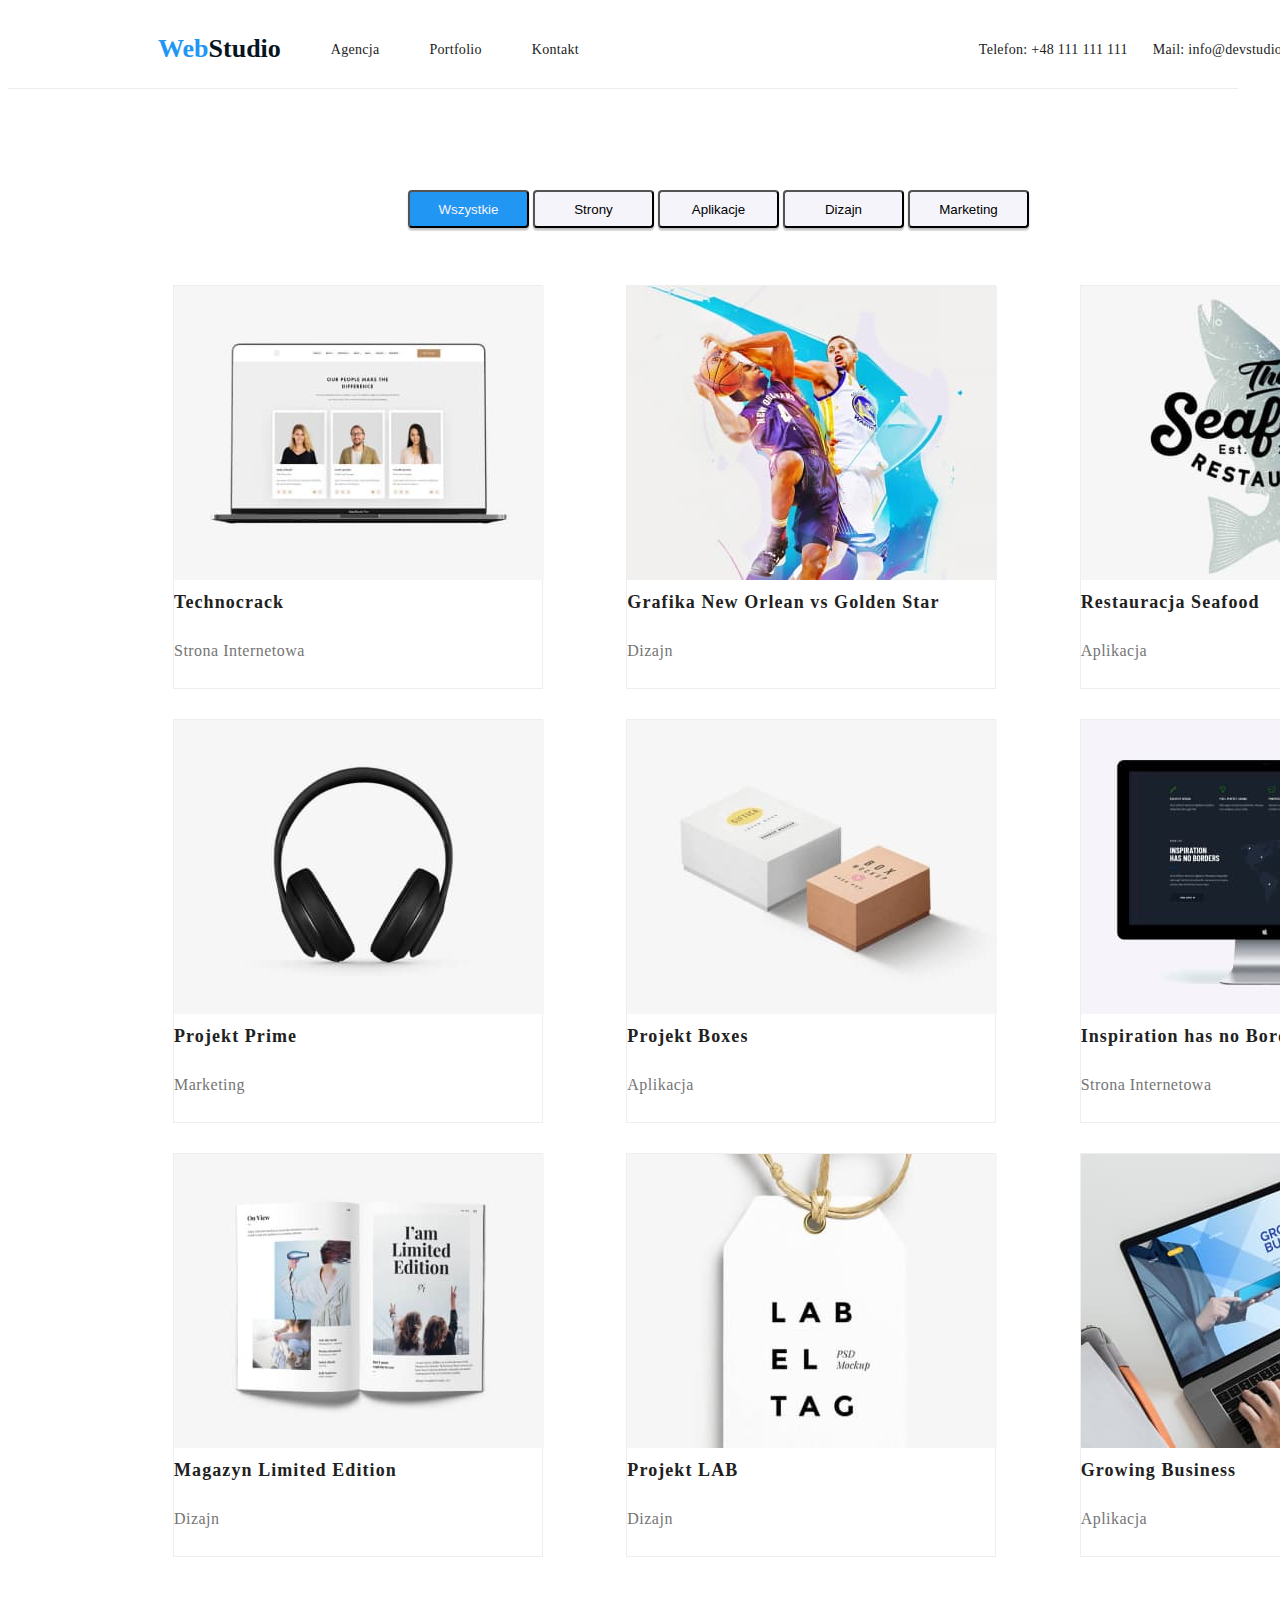
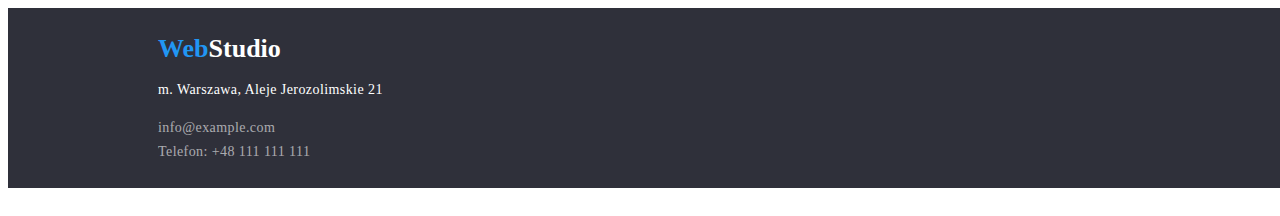
==== portfolio.html @ c0b14afa "Add files via upload" ====
<!DOCTYPE html>
<html lang="en">

<head>
  <meta charset="UTF-8">
  <meta http-equiv="X-UA-Compatible" content="IE=edge" />
  <meta name="viewport" content="width=device-width, initial-scale=1.0">
  <link rel="stylesheet" href="css/styles.css">
  <link rel="stylesheet" href="https://cdnjs.cloudflare.com/ajax/libs/modern-normalize/1.0.0/modern-normalize.min.css"
    integrity="sha512-ISS7cAi1PEhQ8jnbJpJZMd29NlhNj4AWYyLOSp2CE/CsHxTCu+r+t0D2yoJudVrd0/8fTVPUVDzY5Tvli75u/g=="
    crossorigin="anonymous">
  <title>WebStudio</title>
</head>

<body class="body-portfolio">
  <header class="menu container">
    <nav class="menu-nav">
      <ul class="menu-list">
        <li class="list"><a class="logo" href="index.html">Web</a><a class="logo-st" href="index.html">Studio</a></li>
        <li class="list"><a href="#" class="header-menu">Agencja</a></li>
        <li class="list"><a href="portfolio.html" class="header-menu">Portfolio</a></li>
        <li class="list"><a href="#" class="header-menu">Kontakt</a></li>
        <li class="list"><a href="tel:+48111111111" class="header-tel">Telefon: +48 111 111 111</a></li>
        <li class="list"><a href="mailto:info@devstudio.com" class="header-mail">Mail: info@devstudio.com</a></li>
      </ul>
    </nav>
  </header>
<main>
<ul class="filters">
  <li class="filter-object">
    <button class="filter-button-active">Wszystkie</button>
  </li>
  <li class="filter-object">
    <button class="filter-button">Strony</button>
  </li>
  <li class="filter-object">
    <button class="filter-button">Aplikacje</button>
  </li>
  <li class="filter-object">
    <button class="filter-button">Dizajn</button>
  </li>
  <li class="filter-object">
    <button class="filter-button">Marketing</button>
  </li>
</ul>
<ul class="projects">
  <li class="project-object">
    <img src="images/projects/projectimage1.jpg" alt="Technocrack">
    <h2 class="project-title">Technocrack</h2>
    <p class="project-filter">Strona Internetowa</p>
  </li>
  <li class="project-object">
    <img src="images/projects/projectimage2.jpg" alt="Grafika New Orlean vs Golden Star">
    <h2 class="project-title">Grafika New Orlean vs Golden Star</h2>
    <p class="project-filter">Dizajn</p>
  </li>
  <li class="project-object">
    <img src="images/projects/projectimage3.jpg" alt="Restauracja Seafood">
    <h2 class="project-title">Restauracja Seafood</h2>
    <p class="project-filter">Aplikacja</p>
  </li>
  <li class="project-object">
    <img src="images/projects/projectimage4.jpg" alt="Projekt Prime">
    <h2 class="project-title">Projekt Prime</h2>
    <p class="project-filter">Marketing</p>
  </li>
  <li class="project-object">
    <img src="images/projects/projectimage5.jpg" alt="Projekt Boxes">
    <h2 class="project-title">Projekt Boxes</h2>
    <p class="project-filter">Aplikacja</p>
  </li>
  <li class="project-object">
    <img src="images/projects/projectimage6.jpg" alt="Inspiration has no Borders">
    <h2 class="project-title">Inspiration has no Borders</h2>
    <p class="project-filter">Strona Internetowa</p>
  </li>
  <li class="project-object">
    <img src="images/projects/projectimage7.jpg" alt="Magazyn Limited Edition">
    <h2 class="project-title">Magazyn Limited Edition</h2>
    <p class="project-filter">Dizajn</p>
  </li>
  <li class="project-object">
    <img src="images/projects/projectimage8.jpg" alt="Projekt LAB">
    <h2 class="project-title">Projekt LAB</h2>
    <p class="project-filter">Dizajn</p>
  </li>
  <li class="project-object">
    <img src="images/projects/projectimage9.jpg" alt="Growing Business">
    <h2 class="project-title">Growing Business</h2>
    <p class="project-filter">Aplikacja</p>
  </li>
</ul>
</main>
  <footer class="footer-portfolio">
    <div href="index.html" class="footer-logo"><a class="logo">Web<a class="logo-sta">Studio</a></a></div>
    <address class="adress">
      <p class="company-adress">m. Warszawa, Aleje Jerozolimskie 21</p>
      <a href="mailto:info@example.com" class="footer-mail">info@example.com</a><br>
      <a href="tel:+48111111111" class="footer-tel">Telefon: +48 111 111 111</a>
    </address>
  </footer>
</body>

</html>
---- css/styles.css ----
body {
  position: relative;
  width: 1600px;
  height: 2349px;
  background: #ffffff;
}
h1,
h2,
h3,
h4,
h5,
h6 {
  padding: 0;
  margin: 0;
}
ul,
ol {
  padding: 0;
  margin: 0;
}
p {
  padding: 0;
}
.body-portfolio {
  height: 1800px;
}
.menu {
  position: absolute;
  width: 1600px;
  height: 80px;
  border-bottom: 1px solid #ececec;
}
.menu-nav {
  position: absolute;
  width: 1400px;
  height: 80px;
  left: 150px;
}
.menu-list {
  display: flex;
  list-style-type: none;
  align-items: center;
  justify-content: flex-start;
}
.list {
  padding-top: 25px;
}
.logo {
  cursor: pointer;
  font-family: Raleway;
  font-style: normal;
  font-weight: bold;
  font-size: 26px;
  line-height: 31px;
  color: #2196f3;
  text-decoration: none;
}
.logo-st {
  cursor: pointer;
  font-family: Raleway;
  font-style: normal;
  font-weight: bold;
  font-size: 26px;
  line-height: 31px;
  color: #08151f;
  text-decoration: none;
}
.logo-sta {
  cursor: pointer;
  font-family: Raleway;
  font-style: normal;
  font-weight: bold;
  font-size: 26px;
  line-height: 31px;
  color: #ffffff;
  text-decoration: none;
}
.logo:visited {
  color: #2196f3;
}
.header-menu {
  cursor: pointer;
  text-decoration: none;
  padding-left: 50px;

  font-family: Roboto;
  font-style: normal;
  font-weight: 500;
  font-size: 14px;
  line-height: 16px;
  letter-spacing: 0.02em;
  color: #212121;
}
.header-menu:hover {
  color: #2196f3;
}
.header-tel {
  cursor: pointer;
  text-decoration: none;
  padding-left: 400px;

  font-family: Roboto;
  font-style: normal;
  font-weight: 500;
  font-size: 14px;
  line-height: 16px;
  letter-spacing: 0.02em;
  color: #212121;
}
.header-tel:hover {
  color: #2196f3;
}
.header-mail {
  cursor: pointer;
  text-decoration: none;
  padding-left: 25px;

  font-family: Roboto;
  font-style: normal;
  font-weight: 500;
  font-size: 14px;
  line-height: 16px;
  letter-spacing: 0.02em;
  color: #212121;
}
.header-mail:hover {
  color: #2196f3;
}
.main {
  position: absolute;
  width: 1600px;
  height: 600px;
  top: 80px;
  background-color: #2f303a;
}
.main-order-title {
  position: absolute;
  width: 696px;
  height: 120px;
  left: 402px;
  top: 230px;

  font-family: Roboto;
  font-style: normal;
  font-weight: 900;
  font-size: 44px;
  line-height: 60px;

  text-align: center;
  letter-spacing: 0.06em;
  text-transform: uppercase;

  color: #ffffff;
}
.main-order-button {
  position: absolute;
  width: 200px;
  height: 50px;
  left: 640px;
  top: 380px;
  cursor: pointer;

  background: #2196f3;
  box-shadow: 0px 4px 4px rgba(0, 0, 0, 0.15);
  border-radius: 4px;
}
.main-order-button-content {
  font-family: Roboto;
  font-style: normal;
  font-weight: bold;
  font-size: 16px;
  align-items: center;
  letter-spacing: 0.05em;
  margin: auto;

  color: #ffffff;
}
.stats {
  position: absolute;
  width: 1170px;
  height: 101px;
  left: 215px;
  top: 774px;
  display: inline;
}
.stats-list {
  display: inline-block;
  width: 270px;
  height: 100px;
  list-style-type: none;
}
.jobs {
  position: absolute;
  width: 1170px;
  height: 386px;
  left: 215px;
  top: 1075px;
}
.jobs-list {
  display: inline;
  list-style-type: none;
}
.jobs-image {
  width: 370px;
  height: 294px;
}
.jobs-title {
  position: absolute;
  width: 352px;
  height: 42px;
  left: 624px;
  top: 969px;

  font-family: Roboto;
  font-style: normal;
  font-weight: bold;
  font-size: 36px;
  line-height: 42px;
  text-align: center;

  color: #212121;
}
.team {
  position: absolute;
  width: 1270px;
  height: 368px;
  left: 150px;
  top: 1635px;
}
.team-list {
  width: 300px;
  text-align: center;
  display: inline-block;
  list-style-type: none;
}
.team-image {
  width: 270px;
  height: 260px;
}
.team-title {
  position: absolute;
  width: 210px;
  height: 42px;
  left: 695px;
  top: 1543px;

  font-family: Roboto;
  font-style: normal;
  font-weight: bold;
  font-size: 36px;
  line-height: 42px;
  text-align: center;

  color: #212121;
}
.team-text-title {
  width: 300px;
}
.team-text-content {
  width: 300px;
}
.footer {
  position: absolute;
  width: 1600px;
  height: 180px;
  top: 2197px;
  background-color: #2f303a;
}
.footer-portfolio {
  position: absolute;
  width: 1600px;
  height: 180px;
  top: 1600px;
  background-color: #2f303a;
}
.footer-logo {
  padding-left: 150px;
  padding-top: 25px;
}
.footer-tel,
.footer-mail {
  text-decoration: none;
  color: rgba(255, 255, 255, 0.6);
}
.adress {
  font-family: Roboto;
  font-style: normal;
  font-weight: normal;
  font-size: 14px;
  line-height: 24px;
  letter-spacing: 0.03em;

  padding-left: 150px;
  color: #ffffff;
}
.filters {
  position: absolute;
  width: 50%;
  height: 54px;
  left: 25%;
  top: 174px;
  align-content: center;
}
.filter-object {
  width: 16px;
  height: 16px;
  left: 609px;
  top: 212px;
  display: inline;
  list-style-type: none;
}
.filter-button {
  width: 121px;
  height: 38px;
  left: 510px;
  top: 174px;

  background-color: #f5f4fa;

  box-shadow: 0px 3px 1px rgba(0, 0, 0, 0.1), 0px 1px 2px rgba(0, 0, 0, 0.08),
    0px 2px 2px rgba(0, 0, 0, 0.12);
  border-radius: 4px;
}
.filter-button-active {
  background-color: #2196f3;
  color: #f5f4fa;
  box-shadow: 0px 3px 1px rgba(0, 0, 0, 0.1), 0px 1px 2px rgba(0, 0, 0, 0.08),
    0px 2px 2px rgba(0, 0, 0, 0.12);
  border-radius: 4px;
  width: 121px;
  height: 38px;
}
.projects {
  position: absolute;
  list-style-type: none;
  display: grid;
  grid-template-columns: auto auto auto;
  width: 85%;
  height: 404px;
  left: 150px;
  top: 262px;
}
.project-object {
  width: 370px;
  margin: 15px;
  height: 404px;
  left: 150px;
  top: 262px;
  background: #ffffff;
  border: 1px solid #eeeeee;
  box-sizing: border-box;
}
.project-title {
  font-family: Roboto;
  font-style: normal;
  font-weight: bold;
  font-size: 18px;
  line-height: 36px;

  letter-spacing: 0.06em;

  color: #212121;
}
.project-filter {
  font-family: Roboto;
  font-style: normal;
  font-weight: normal;
  font-size: 16px;
  line-height: 30px;

  letter-spacing: 0.03em;

  color: #757575;
}
.container {
  width: 1200px;
  padding: 0 15px;
}
.section {
  padding-top: 94px;
  padding-bottom: 94px;
}
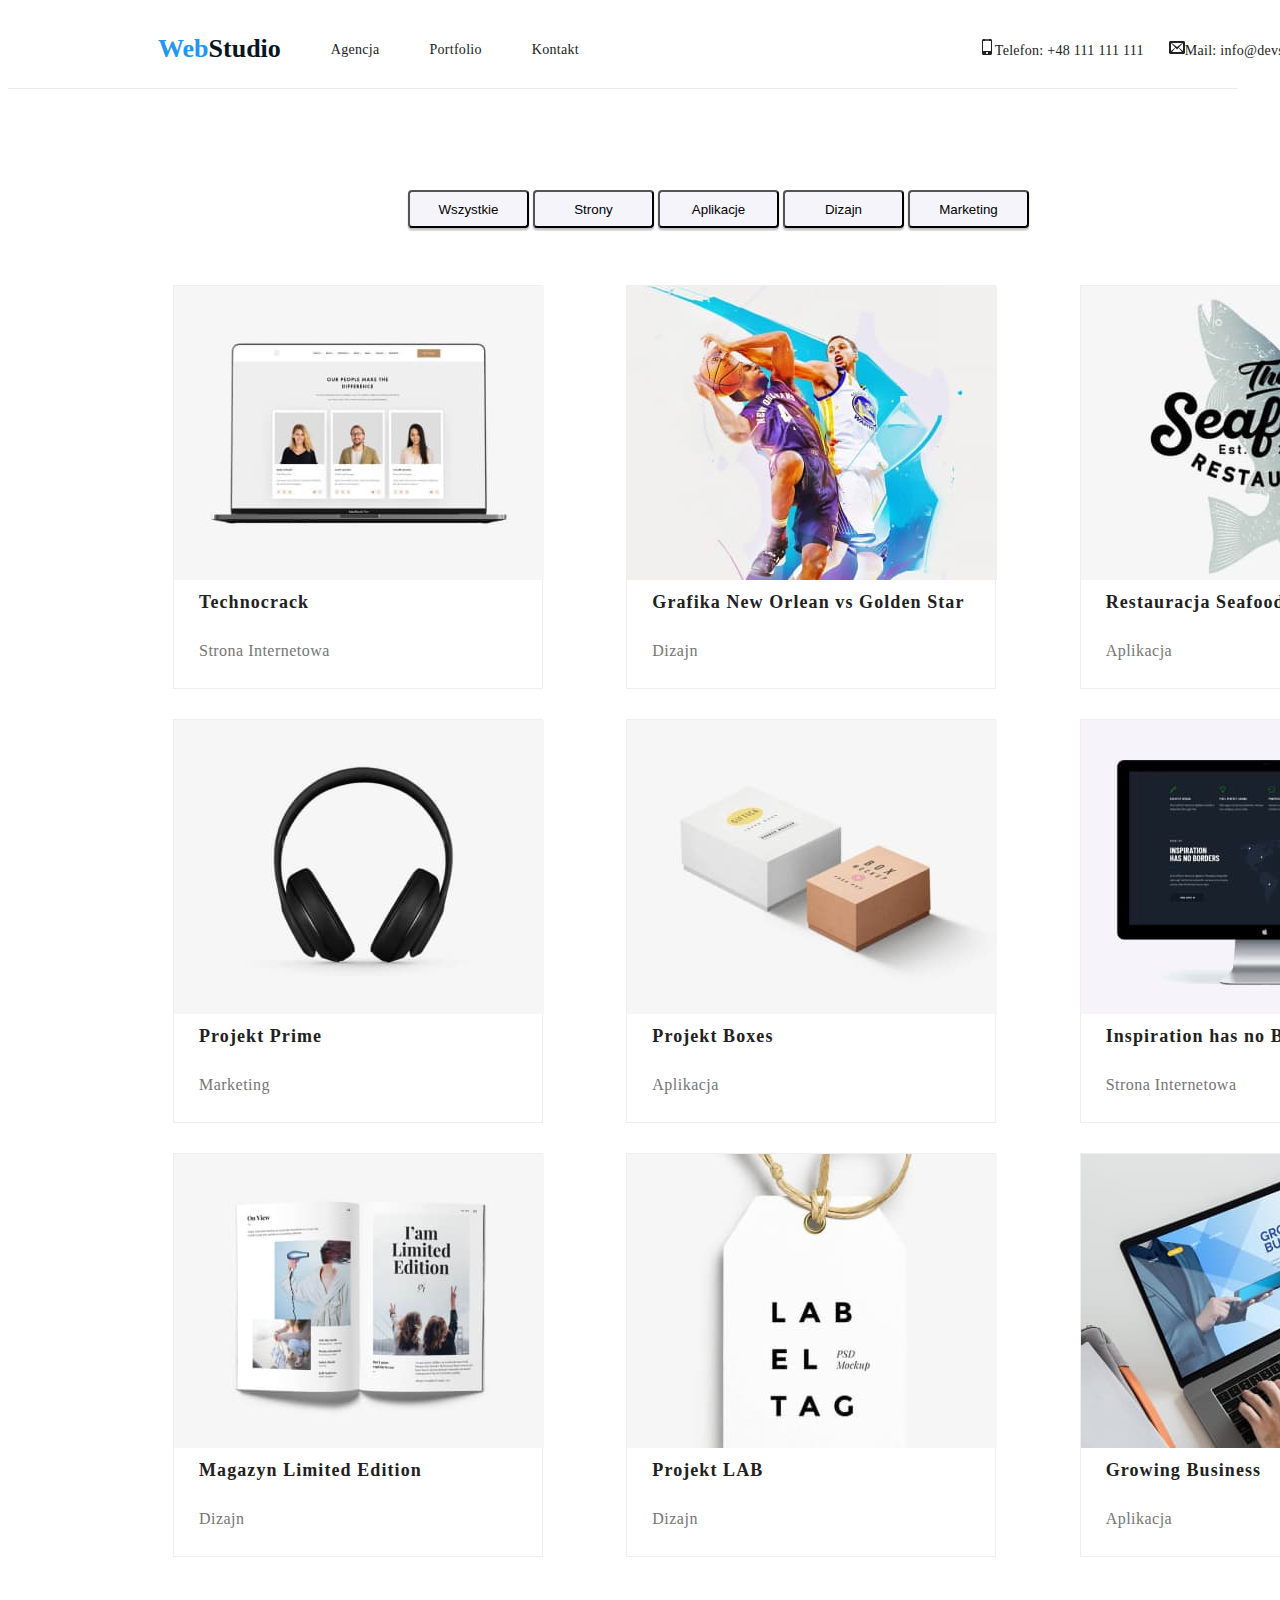
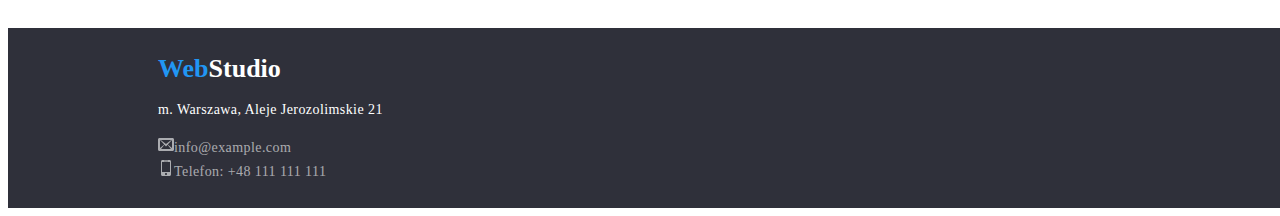
==== commit 11950142: "svg" ====
--- a/portfolio.html
+++ b/portfolio.html
@@ -13,6 +13,47 @@
 </head>
 
 <body class="body-portfolio">
+  <svg aria-hidden="true" style="position: absolute; width: 0; height: 0; overflow: hidden;" version="1.1"
+    xmlns="http://www.w3.org/2000/svg" xmlns:xlink="http://www.w3.org/1999/xlink">
+    <defs>
+      <symbol id="icon-envelop" viewBox="0 0 32 32">
+        <path
+          d="M29 4h-26c-1.65 0-3 1.35-3 3v20c0 1.65 1.35 3 3 3h26c1.65 0 3-1.35 3-3v-20c0-1.65-1.35-3-3-3zM12.461 17.199l-8.461 6.59v-15.676l8.461 9.086zM5.512 8h20.976l-10.488 7.875-10.488-7.875zM12.79 17.553l3.21 3.447 3.21-3.447 6.58 8.447h-19.579l6.58-8.447zM19.539 17.199l8.461-9.086v15.676l-8.461-6.59z">
+        </path>
+      </symbol>
+      <symbol id="icon-mobile" viewBox="0 0 32 32">
+        <path
+          d="M23 0h-14c-1.65 0-3 1.35-3 3v26c0 1.65 1.35 3 3 3h14c1.65 0 3-1.35 3-3v-26c0-1.65-1.35-3-3-3zM12 1.5h8v1h-8v-1zM16 30c-1.105 0-2-0.895-2-2s0.895-2 2-2 2 0.895 2 2-0.895 2-2 2zM24 24h-16v-20h16v20z">
+        </path>
+      </symbol>
+      <symbol id="icon-facebook" viewBox="0 0 32 32">
+        <path d="M19 6h5v-6h-5c-3.86 0-7 3.14-7 7v3h-4v6h4v16h6v-16h5l1-6h-6v-3c0-0.542 0.458-1 1-1z"></path>
+      </symbol>
+      <symbol id="icon-instagram" viewBox="0 0 32 32">
+        <path
+          d="M16 2.881c4.275 0 4.781 0.019 6.462 0.094 1.563 0.069 2.406 0.331 2.969 0.55 0.744 0.288 1.281 0.638 1.837 1.194 0.563 0.563 0.906 1.094 1.2 1.838 0.219 0.563 0.481 1.412 0.55 2.969 0.075 1.688 0.094 2.194 0.094 6.463s-0.019 4.781-0.094 6.463c-0.069 1.563-0.331 2.406-0.55 2.969-0.288 0.744-0.637 1.281-1.194 1.837-0.563 0.563-1.094 0.906-1.837 1.2-0.563 0.219-1.413 0.481-2.969 0.55-1.688 0.075-2.194 0.094-6.463 0.094s-4.781-0.019-6.463-0.094c-1.563-0.069-2.406-0.331-2.969-0.55-0.744-0.288-1.281-0.637-1.838-1.194-0.563-0.563-0.906-1.094-1.2-1.837-0.219-0.563-0.481-1.413-0.55-2.969-0.075-1.688-0.094-2.194-0.094-6.463s0.019-4.781 0.094-6.463c0.069-1.563 0.331-2.406 0.55-2.969 0.288-0.744 0.638-1.281 1.194-1.838 0.563-0.563 1.094-0.906 1.838-1.2 0.563-0.219 1.412-0.481 2.969-0.55 1.681-0.075 2.188-0.094 6.463-0.094zM16 0c-4.344 0-4.887 0.019-6.594 0.094-1.7 0.075-2.869 0.35-3.881 0.744-1.056 0.412-1.95 0.956-2.837 1.85-0.894 0.888-1.438 1.781-1.85 2.831-0.394 1.019-0.669 2.181-0.744 3.881-0.075 1.713-0.094 2.256-0.094 6.6s0.019 4.887 0.094 6.594c0.075 1.7 0.35 2.869 0.744 3.881 0.413 1.056 0.956 1.95 1.85 2.837 0.887 0.887 1.781 1.438 2.831 1.844 1.019 0.394 2.181 0.669 3.881 0.744 1.706 0.075 2.25 0.094 6.594 0.094s4.888-0.019 6.594-0.094c1.7-0.075 2.869-0.35 3.881-0.744 1.050-0.406 1.944-0.956 2.831-1.844s1.438-1.781 1.844-2.831c0.394-1.019 0.669-2.181 0.744-3.881 0.075-1.706 0.094-2.25 0.094-6.594s-0.019-4.887-0.094-6.594c-0.075-1.7-0.35-2.869-0.744-3.881-0.394-1.063-0.938-1.956-1.831-2.844-0.887-0.887-1.781-1.438-2.831-1.844-1.019-0.394-2.181-0.669-3.881-0.744-1.712-0.081-2.256-0.1-6.6-0.1v0z">
+        </path>
+        <path
+          d="M16 7.781c-4.537 0-8.219 3.681-8.219 8.219s3.681 8.219 8.219 8.219 8.219-3.681 8.219-8.219c0-4.537-3.681-8.219-8.219-8.219zM16 21.331c-2.944 0-5.331-2.387-5.331-5.331s2.387-5.331 5.331-5.331c2.944 0 5.331 2.387 5.331 5.331s-2.387 5.331-5.331 5.331z">
+        </path>
+        <path
+          d="M26.462 7.456c0 1.060-0.859 1.919-1.919 1.919s-1.919-0.859-1.919-1.919c0-1.060 0.859-1.919 1.919-1.919s1.919 0.859 1.919 1.919z">
+        </path>
+      </symbol>
+      <symbol id="icon-youtube" viewBox="0 0 32 32">
+        <path
+          d="M31.681 9.6c0 0-0.313-2.206-1.275-3.175-1.219-1.275-2.581-1.281-3.206-1.356-4.475-0.325-11.194-0.325-11.194-0.325h-0.012c0 0-6.719 0-11.194 0.325-0.625 0.075-1.987 0.081-3.206 1.356-0.963 0.969-1.269 3.175-1.269 3.175s-0.319 2.588-0.319 5.181v2.425c0 2.587 0.319 5.181 0.319 5.181s0.313 2.206 1.269 3.175c1.219 1.275 2.819 1.231 3.531 1.369 2.563 0.244 10.881 0.319 10.881 0.319s6.725-0.012 11.2-0.331c0.625-0.075 1.988-0.081 3.206-1.356 0.962-0.969 1.275-3.175 1.275-3.175s0.319-2.587 0.319-5.181v-2.425c-0.006-2.588-0.325-5.181-0.325-5.181zM12.694 20.15v-8.994l8.644 4.513-8.644 4.481z">
+        </path>
+      </symbol>
+      <symbol id="icon-linkedin2" viewBox="0 0 32 32">
+        <path
+          d="M12 12h5.535v2.837h0.079c0.77-1.381 2.655-2.837 5.464-2.837 5.842 0 6.922 3.637 6.922 8.367v9.633h-5.769v-8.54c0-2.037-0.042-4.657-3.001-4.657-3.005 0-3.463 2.218-3.463 4.509v8.688h-5.767v-18z">
+        </path>
+        <path d="M2 12h6v18h-6v-18z"></path>
+        <path d="M8 7c0 1.657-1.343 3-3 3s-3-1.343-3-3c0-1.657 1.343-3 3-3s3 1.343 3 3z"></path>
+      </symbol>
+    </defs>
+  </svg>
   <header class="menu container">
     <nav class="menu-nav">
       <ul class="menu-list">
@@ -20,15 +61,20 @@
         <li class="list"><a href="#" class="header-menu">Agencja</a></li>
         <li class="list"><a href="portfolio.html" class="header-menu">Portfolio</a></li>
         <li class="list"><a href="#" class="header-menu">Kontakt</a></li>
-        <li class="list"><a href="tel:+48111111111" class="header-tel">Telefon: +48 111 111 111</a></li>
-        <li class="list"><a href="mailto:info@devstudio.com" class="header-mail">Mail: info@devstudio.com</a></li>
+        <li class="list"><a href="tel:+48111111111" class="header-tel">
+          <svg class="icon icon-mobile">
+          <use xlink:href="#icon-mobile"></use>
+        </svg>Telefon: +48 111 111 111</a></li>
+        <li class="list"><a href="mailto:info@devstudio.com" class="header-mail">
+          <svg class="icon icon-envelop">
+          <use xlink:href="#icon-envelop"></use></svg>Mail: info@devstudio.com</a></li>
       </ul>
     </nav>
   </header>
 <main>
 <ul class="filters">
   <li class="filter-object">
-    <button class="filter-button-active">Wszystkie</button>
+    <button class="filter-button">Wszystkie</button>
   </li>
   <li class="filter-object">
     <button class="filter-button">Strony</button>
@@ -95,8 +141,12 @@
     <div href="index.html" class="footer-logo"><a class="logo">Web<a class="logo-sta">Studio</a></a></div>
     <address class="adress">
       <p class="company-adress">m. Warszawa, Aleje Jerozolimskie 21</p>
-      <a href="mailto:info@example.com" class="footer-mail">info@example.com</a><br>
-      <a href="tel:+48111111111" class="footer-tel">Telefon: +48 111 111 111</a>
+      <a href="mailto:info@example.com" class="footer-mail"><svg class="icon icon-envelop">
+        <use xlink:href="#icon-envelop"></use>
+      </svg>info@example.com</a><br>
+      <a href="tel:+48111111111" class="footer-tel"><svg class="icon icon-mobile">
+        <use xlink:href="#icon-mobile"></use>
+      </svg>Telefon: +48 111 111 111</a>
     </address>
   </footer>
 </body>
--- a/css/styles.css
+++ b/css/styles.css
@@ -127,11 +127,7 @@
   color: #2196f3;
 }
 .main {
-  position: absolute;
-  width: 1600px;
-  height: 600px;
-  top: 80px;
-  background-color: #2f303a;
+  padding-top: 80px;
 }
 .main-order-title {
   position: absolute;
@@ -175,13 +171,24 @@
 
   color: #ffffff;
 }
+.main-order-section {
+  position: absolute;
+  width: 1600px;
+  height: 600px;
+  top: 80px;
+  background-color: #2f303a;
+}
 .stats {
   position: absolute;
-  width: 1170px;
+  width: 1600px;
   height: 101px;
-  left: 215px;
-  top: 774px;
-  display: inline;
+  display: flex;
+  align-items: center;
+  justify-content: center;
+}
+.stats-section {
+  height: 980px;
+  padding-top: 680px;
 }
 .stats-list {
   display: inline-block;
@@ -191,10 +198,15 @@
 }
 .jobs {
   position: absolute;
-  width: 1170px;
+  width: 1600px;
   height: 386px;
-  left: 215px;
-  top: 1075px;
+  display: flex;
+  align-items: center;
+  justify-content: center;
+  padding-top: 50px;
+}
+.jobs-section {
+  height: 500px;
 }
 .jobs-list {
   display: inline;
@@ -206,10 +218,8 @@
 }
 .jobs-title {
   position: absolute;
-  width: 352px;
-  height: 42px;
-  left: 624px;
-  top: 969px;
+  width: 1600px;
+  height: 100px;
 
   font-family: Roboto;
   font-style: normal;
@@ -222,27 +232,42 @@
 }
 .team {
   position: absolute;
-  width: 1270px;
-  height: 368px;
-  left: 150px;
-  top: 1635px;
+  display: flex;
+  width: 1600px;
+  height: 500px;
+  padding-top: 150px;
+  align-items: center;
+  justify-content: center;
+}
+.team-section {
+  width: 1600px;
+  height: 700px;
+  background-color: #f5f4fa;
 }
 .team-list {
   width: 300px;
+  height: 450px;
   text-align: center;
   display: inline-block;
   list-style-type: none;
+  background: #ffffff;
+  margin-left: 25px;
+
+  box-shadow: 0px 1px 3px rgba(0, 0, 0, 0.12), 0px 1px 1px rgba(0, 0, 0, 0.14),
+    0px 2px 1px rgba(0, 0, 0, 0.2);
+  border-radius: 0px 0px 4px 4px;
 }
 .team-image {
   width: 270px;
   height: 260px;
+  margin-top: 25px;
 }
 .team-title {
   position: absolute;
-  width: 210px;
-  height: 42px;
-  left: 695px;
-  top: 1543px;
+  width: 1600px;
+  height: 100px;
+  padding-top: 50px;
+  justify-content: center;
 
   font-family: Roboto;
   font-style: normal;
@@ -263,14 +288,13 @@
   position: absolute;
   width: 1600px;
   height: 180px;
-  top: 2197px;
   background-color: #2f303a;
 }
 .footer-portfolio {
   position: absolute;
+  bottom: 0px;
   width: 1600px;
   height: 180px;
-  top: 1600px;
   background-color: #2f303a;
 }
 .footer-logo {
@@ -321,7 +345,7 @@
     0px 2px 2px rgba(0, 0, 0, 0.12);
   border-radius: 4px;
 }
-.filter-button-active {
+.filter-button:hover {
   background-color: #2196f3;
   color: #f5f4fa;
   box-shadow: 0px 3px 1px rgba(0, 0, 0, 0.1), 0px 1px 2px rgba(0, 0, 0, 0.08),
@@ -350,12 +374,19 @@
   border: 1px solid #eeeeee;
   box-sizing: border-box;
 }
+.project-object:hover {
+  border: 1px solid #eeeeee;
+  box-sizing: border-box;
+  box-shadow: 0px 1px 1px rgba(0, 0, 0, 0.12), 0px 4px 4px rgba(0, 0, 0, 0.06),
+    1px 4px 6px rgba(0, 0, 0, 0.16);
+}
 .project-title {
   font-family: Roboto;
   font-style: normal;
   font-weight: bold;
   font-size: 18px;
   line-height: 36px;
+  padding-left: 25px;
 
   letter-spacing: 0.06em;
 
@@ -367,7 +398,7 @@
   font-weight: normal;
   font-size: 16px;
   line-height: 30px;
-
+  padding-left: 25px;
   letter-spacing: 0.03em;
 
   color: #757575;
@@ -380,3 +411,54 @@
   padding-top: 94px;
   padding-bottom: 94px;
 }
+.clients-section {
+  height: 400px;
+}
+.clients-title {
+  align-content: center;
+  padding-top: 50px;
+
+  font-family: Roboto;
+  font-style: normal;
+  font-weight: bold;
+  font-size: 36px;
+  line-height: 42px;
+  text-align: center;
+  letter-spacing: 0.03em;
+
+  color: #212121;
+}
+.icon {
+  display: inline-block;
+  width: 1rem;
+  height: 1rem;
+  stroke-width: 0;
+  stroke: currentColor;
+  fill: currentColor;
+}
+.social-icons {
+  display: flex;
+  justify-content: center;
+  height: 50px;
+  list-style-type: none;
+}
+.social-icon-list {
+  height: 100px;
+}
+.social-button {
+  border: none;
+  height: 60px;
+  width: 60px;
+  border-radius: 100%;
+  background-color: #ffffff;
+}
+.social-button:hover {
+  background-color: #2196f3;
+}
+.social-icon {
+  width: 35px;
+  height: 35px;
+  stroke-width: 0;
+  stroke: currentColor;
+  fill: currentColor;
+}
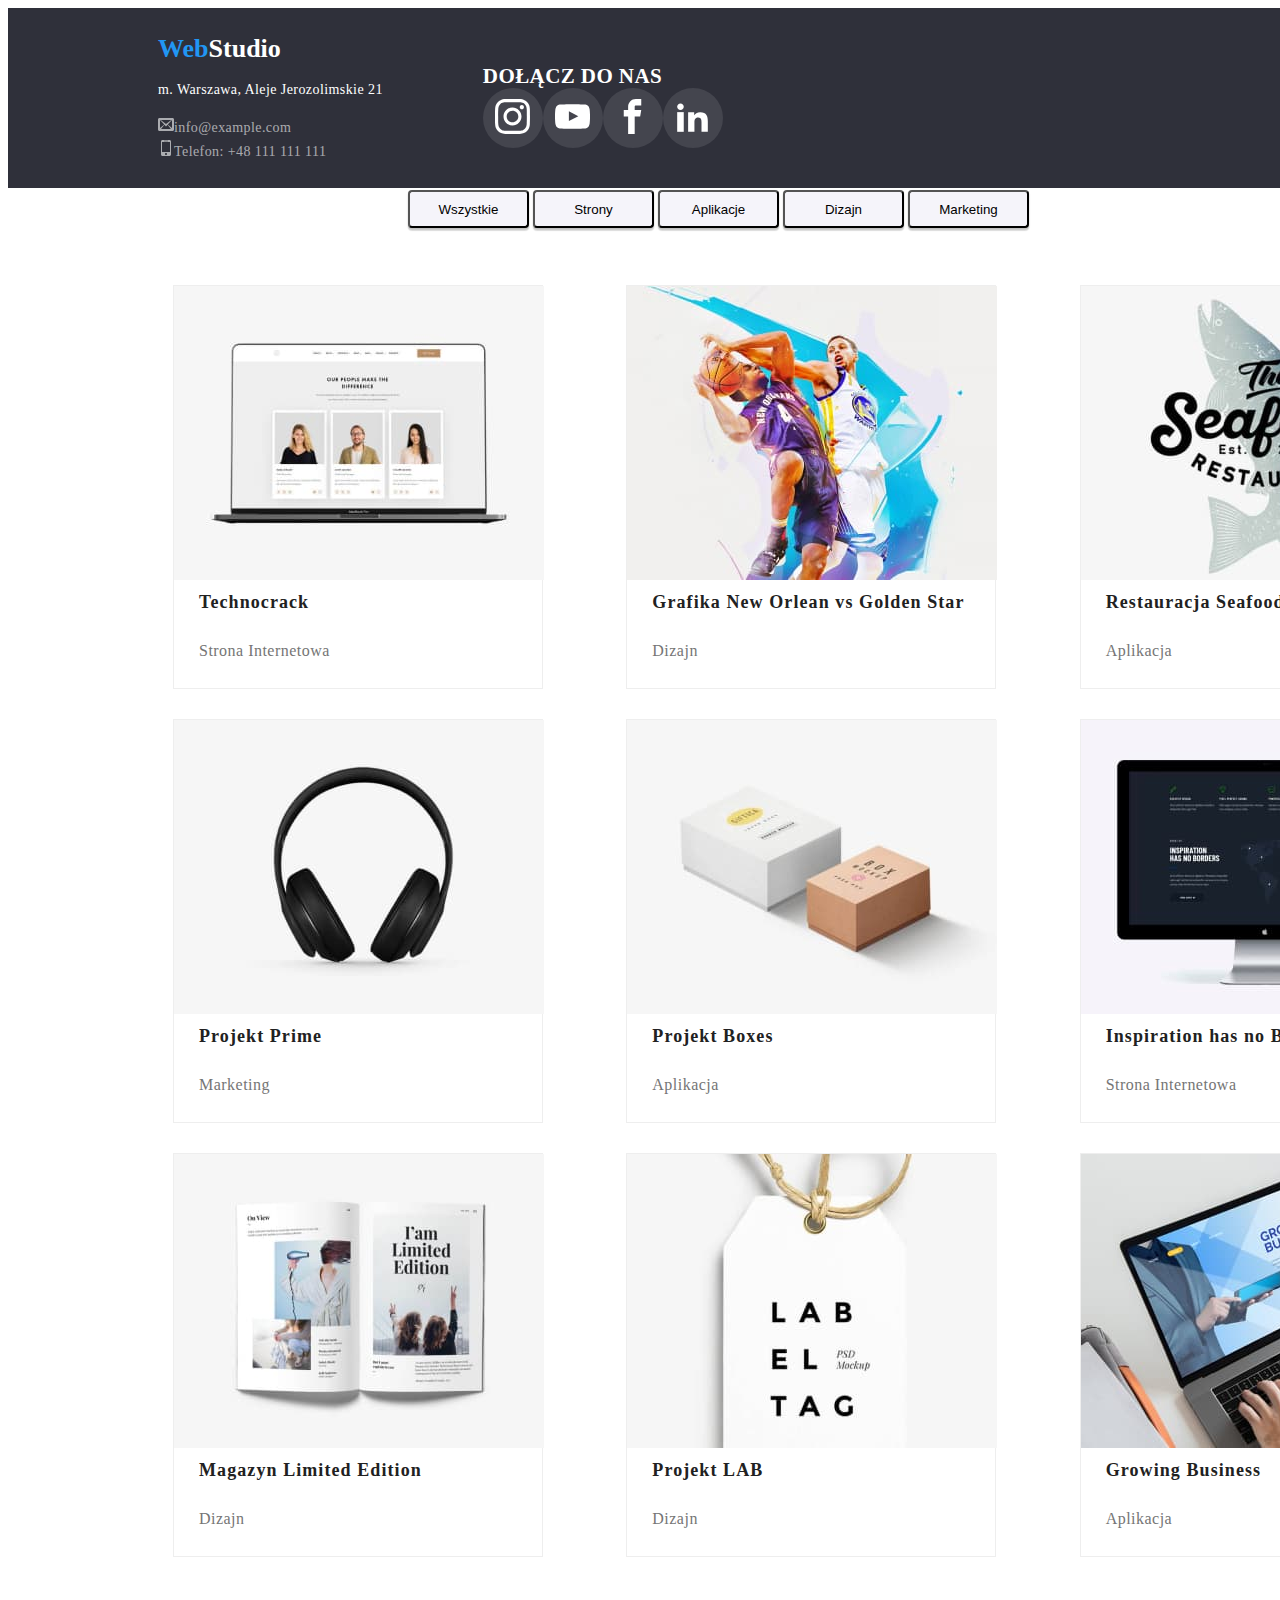
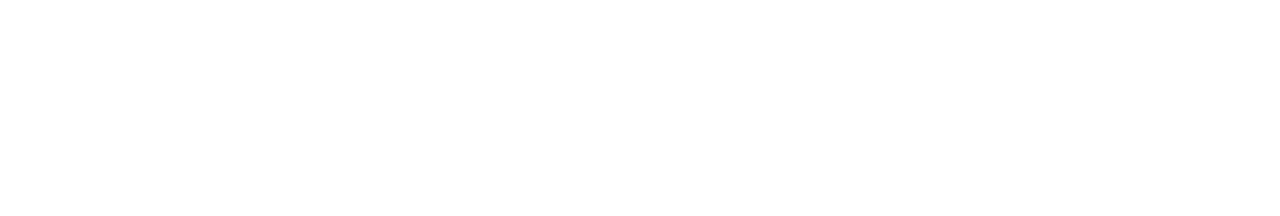
==== commit c79ef3fe: "rework" ====
--- a/portfolio.html
+++ b/portfolio.html
@@ -137,18 +137,56 @@
   </li>
 </ul>
 </main>
-  <footer class="footer-portfolio">
-    <div href="index.html" class="footer-logo"><a class="logo">Web<a class="logo-sta">Studio</a></a></div>
-    <address class="adress">
+<footer class="footer">
+  <div href="index.html" class="footer-logo"><a class="logo">Web<a class="logo-sta">Studio</a></a></div>
+  <address class="adress">
+    <section>
       <p class="company-adress">m. Warszawa, Aleje Jerozolimskie 21</p>
-      <a href="mailto:info@example.com" class="footer-mail"><svg class="icon icon-envelop">
-        <use xlink:href="#icon-envelop"></use>
-      </svg>info@example.com</a><br>
-      <a href="tel:+48111111111" class="footer-tel"><svg class="icon icon-mobile">
-        <use xlink:href="#icon-mobile"></use>
-      </svg>Telefon: +48 111 111 111</a>
-    </address>
-  </footer>
+      <a href="mailto:info@example.com" class="footer-mail">
+        <svg class="icon icon-envelop">
+          <use xlink:href="#icon-envelop"></use>
+        </svg>info@example.com</a><br>
+      <a href="tel:+48111111111" class="footer-tel">
+        <svg class="icon icon-mobile">
+          <use xlink:href="#icon-mobile"></use>
+        </svg>Telefon: +48 111 111 111</a>
+    </section>
+
+    <section class="join-us-section">
+      <h2 class="join-us">DOŁĄCZ DO NAS</h2>
+      <ul class="social-icons">
+        <li class="social-icons-list">
+          <button class="social-button footer-icon-color">
+            <svg class="social-icon footer-icon-paint">
+              <use xlink:href="#icon-instagram"></use>
+            </svg>
+          </button>
+        </li>
+        <li class="social-icons-list">
+          <button class="social-button footer-icon-color">
+            <svg class="social-icon footer-icon-paint">
+              <use xlink:href="#icon-youtube"></use>
+            </svg>
+          </button>
+        </li>
+        <li class="social-icons-list">
+          <button class="social-button footer-icon-color">
+            <svg class="social-icon footer-icon-paint">
+              <use xlink:href="#icon-facebook"></use>
+            </svg>
+          </button>
+        </li>
+        <li class="social-icons-list">
+          <button class="social-button footer-icon-color">
+            <svg class="social-icon footer-icon-paint">
+              <use xlink:href="#icon-linkedin2"></use>
+            </svg>
+          </button>
+        </li>
+      </ul>
+    </section>
+  </address>
+</footer>
 </body>
 
 </html>--- a/css/styles.css
+++ b/css/styles.css
@@ -210,6 +210,8 @@
 }
 .jobs-list {
   display: inline;
+  padding-right: 25px;
+  padding-left: 25px;
   list-style-type: none;
 }
 .jobs-image {
@@ -307,6 +309,8 @@
   color: rgba(255, 255, 255, 0.6);
 }
 .adress {
+  display: flex;
+  justify-content: start;
   font-family: Roboto;
   font-style: normal;
   font-weight: normal;
@@ -462,3 +466,12 @@
   stroke: currentColor;
   fill: currentColor;
 }
+.join-us-section {
+  padding-left: 100px;
+}
+.footer-icon-color {
+  background: rgba(255, 255, 255, 0.1);
+}
+.footer-icon-paint {
+  fill: #ffffff;
+}
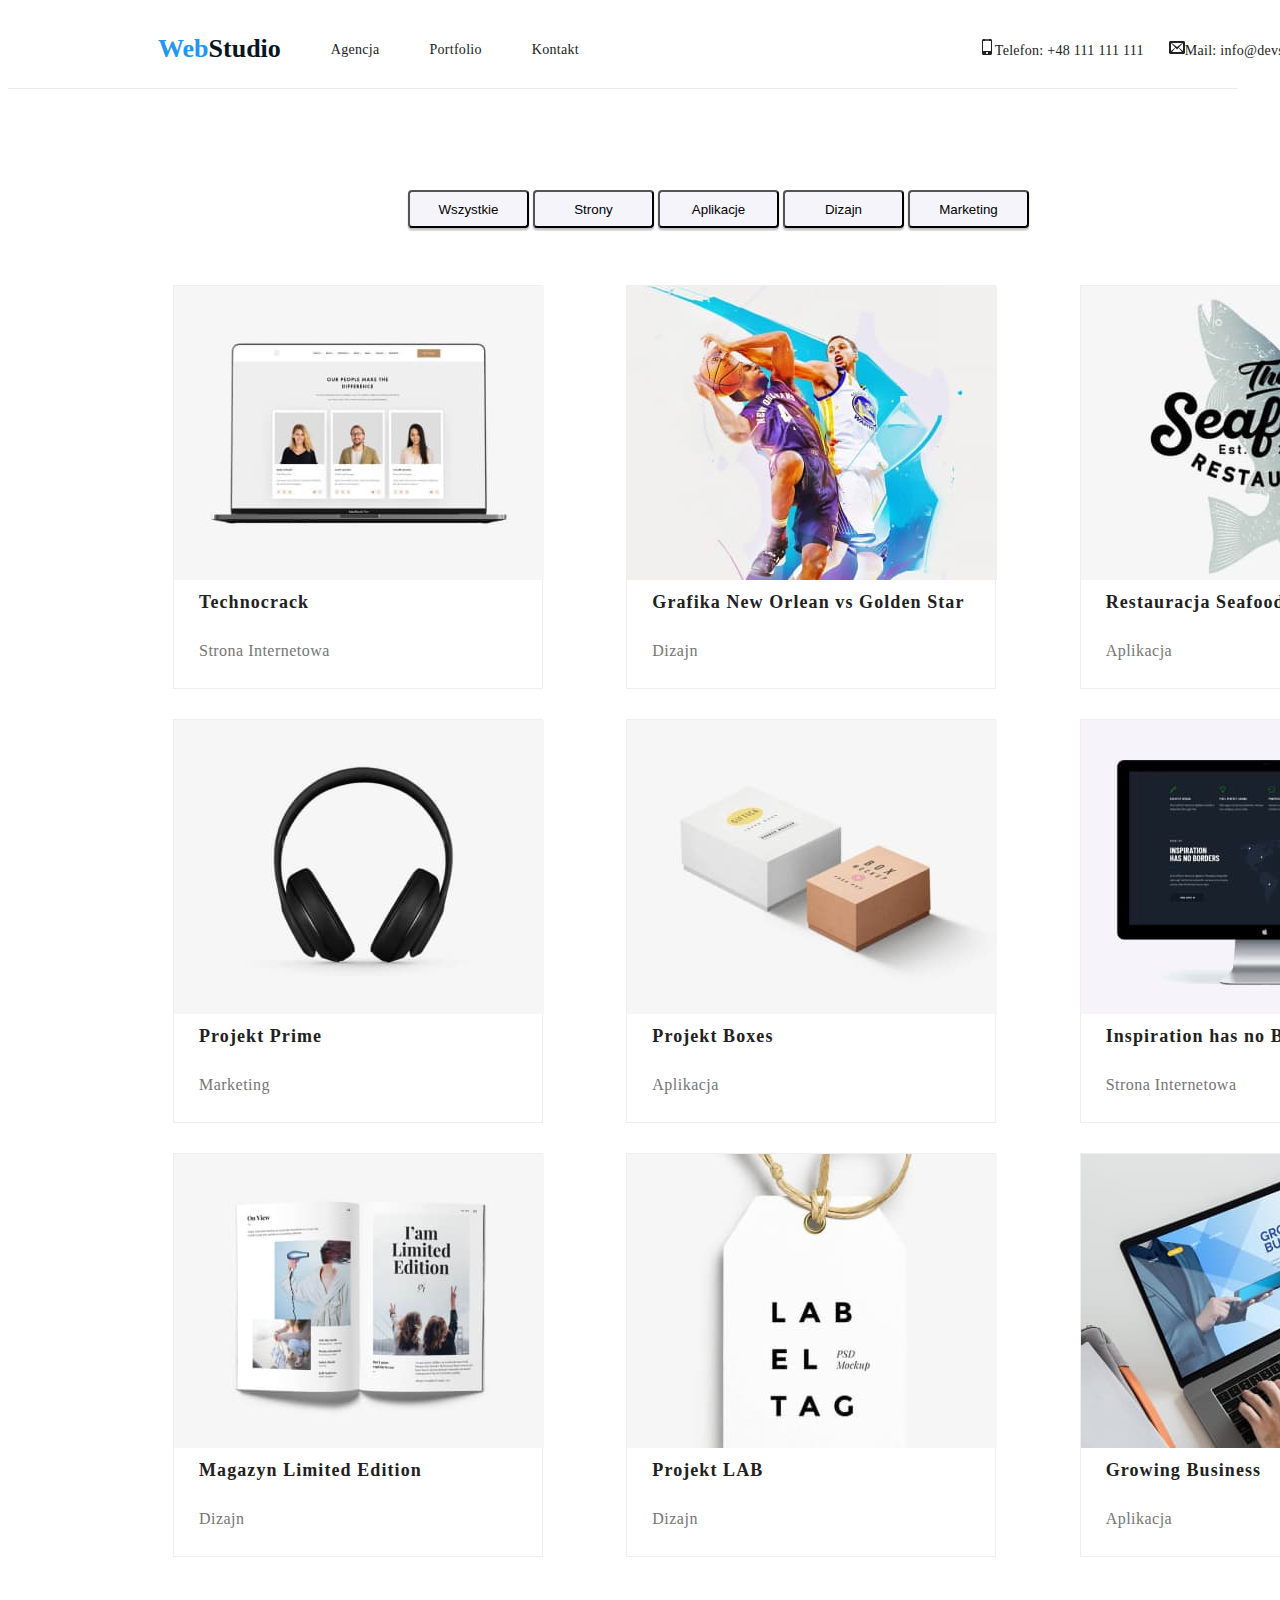
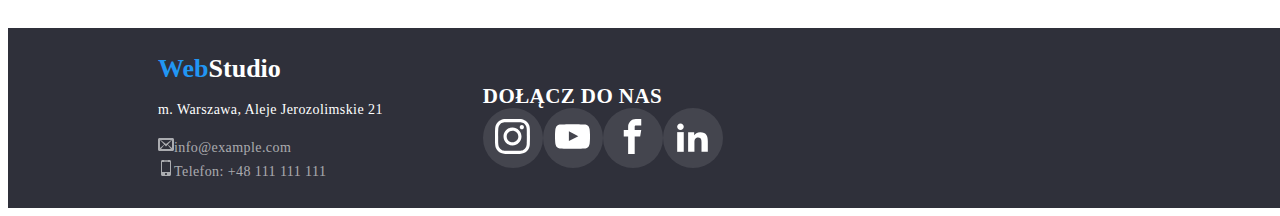
==== commit 0d66557c: "Update portfolio.html" ====
--- a/portfolio.html
+++ b/portfolio.html
@@ -137,7 +137,7 @@
   </li>
 </ul>
 </main>
-<footer class="footer">
+<footer class="footer-portfolio">
   <div href="index.html" class="footer-logo"><a class="logo">Web<a class="logo-sta">Studio</a></a></div>
   <address class="adress">
     <section>
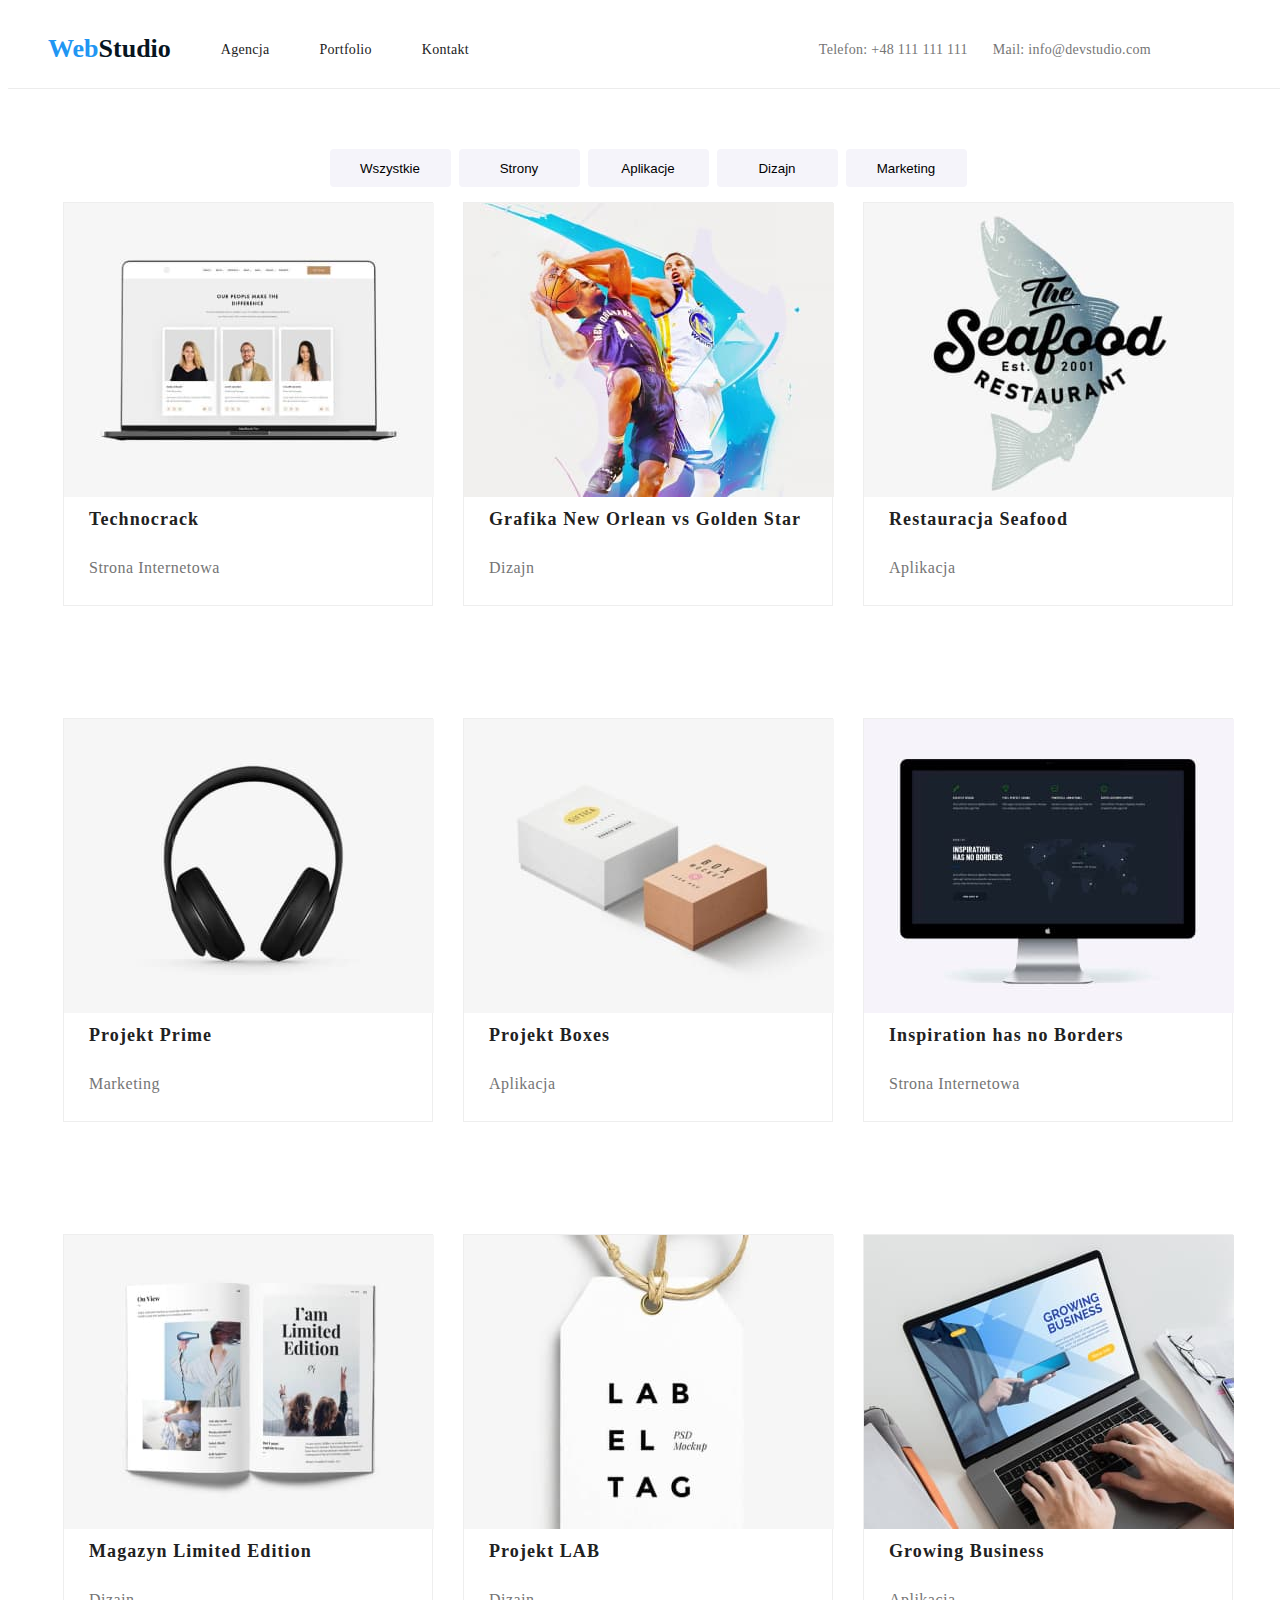
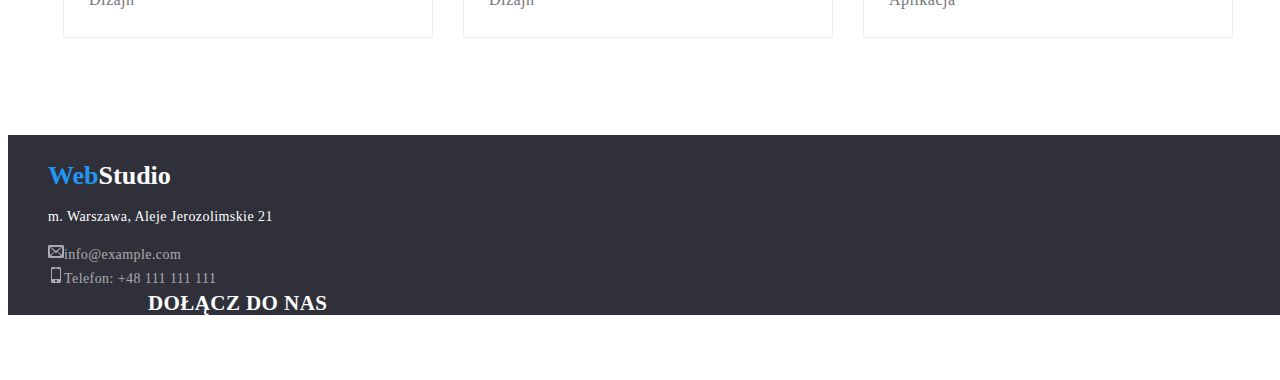
==== commit 735c1312: "rework" ====
--- a/portfolio.html
+++ b/portfolio.html
@@ -54,41 +54,41 @@
       </symbol>
     </defs>
   </svg>
-  <header class="menu container">
-    <nav class="menu-nav">
-      <ul class="menu-list">
-        <li class="list"><a class="logo" href="index.html">Web</a><a class="logo-st" href="index.html">Studio</a></li>
-        <li class="list"><a href="#" class="header-menu">Agencja</a></li>
-        <li class="list"><a href="portfolio.html" class="header-menu">Portfolio</a></li>
-        <li class="list"><a href="#" class="header-menu">Kontakt</a></li>
-        <li class="list"><a href="tel:+48111111111" class="header-tel">
-          <svg class="icon icon-mobile">
-          <use xlink:href="#icon-mobile"></use>
-        </svg>Telefon: +48 111 111 111</a></li>
-        <li class="list"><a href="mailto:info@devstudio.com" class="header-mail">
-          <svg class="icon icon-envelop">
-          <use xlink:href="#icon-envelop"></use></svg>Mail: info@devstudio.com</a></li>
-      </ul>
-    </nav>
+  <header class="menu">
+    <div class="container">
+      <nav class="menu-nav">
+        <ul class="menu-list">
+          <li class="list"><a class="logo" href="index.html">Web</a><a class="logo-st" href="index.html">Studio</a></li>
+          <li class="list"><a href="#" class="header-menu">Agencja</a></li>
+          <li class="list"><a href="portfolio.html" class="header-menu">Portfolio</a></li>
+          <li class="list"><a href="#" class="header-menu">Kontakt</a></li>
+          <li class="list"><a href="tel:+48111111111" class="header-tel">Telefon: +48 111 111 111</a></li>
+          <li class="list"><a href="mailto:info@devstudio.com" class="header-mail">Mail: info@devstudio.com</a></li>
+        </ul>
+      </nav>
+    </div>
   </header>
 <main>
-<ul class="filters">
-  <li class="filter-object">
-    <button class="filter-button">Wszystkie</button>
-  </li>
-  <li class="filter-object">
-    <button class="filter-button">Strony</button>
-  </li>
-  <li class="filter-object">
-    <button class="filter-button">Aplikacje</button>
-  </li>
-  <li class="filter-object">
-    <button class="filter-button">Dizajn</button>
-  </li>
-  <li class="filter-object">
-    <button class="filter-button">Marketing</button>
-  </li>
-</ul>
+  <div class="container">
+    <ul class="filters">
+      <li class="filter-object">
+        <button class="filter-button">Wszystkie</button>
+      </li>
+      <li class="filter-object">
+        <button class="filter-button">Strony</button>
+      </li>
+      <li class="filter-object">
+        <button class="filter-button">Aplikacje</button>
+      </li>
+      <li class="filter-object">
+        <button class="filter-button">Dizajn</button>
+      </li>
+      <li class="filter-object">
+        <button class="filter-button">Marketing</button>
+      </li>
+    </ul>
+  </div>
+<div class="container">
 <ul class="projects">
   <li class="project-object">
     <img src="images/projects/projectimage1.jpg" alt="Technocrack">
@@ -136,8 +136,10 @@
     <p class="project-filter">Aplikacja</p>
   </li>
 </ul>
+</div>
 </main>
 <footer class="footer-portfolio">
+  <div class="container">
   <div href="index.html" class="footer-logo"><a class="logo">Web<a class="logo-sta">Studio</a></a></div>
   <address class="adress">
     <section>
@@ -186,6 +188,7 @@
       </ul>
     </section>
   </address>
+  </div>
 </footer>
 </body>
 
--- a/css/styles.css
+++ b/css/styles.css
@@ -1,7 +1,6 @@
 body {
-  position: relative;
-  width: 1600px;
-  height: 2349px;
+  width: 100%;
+  height: 2850px;
   background: #ffffff;
 }
 h1,
@@ -25,16 +24,13 @@
   height: 1800px;
 }
 .menu {
-  position: absolute;
-  width: 1600px;
+  width: 100%;
   height: 80px;
   border-bottom: 1px solid #ececec;
 }
 .menu-nav {
-  position: absolute;
-  width: 1400px;
+  width: 100%;
   height: 80px;
-  left: 150px;
 }
 .menu-list {
   display: flex;
@@ -97,7 +93,7 @@
 .header-tel {
   cursor: pointer;
   text-decoration: none;
-  padding-left: 400px;
+  margin-left: 25em;
 
   font-family: Roboto;
   font-style: normal;
@@ -105,7 +101,7 @@
   font-size: 14px;
   line-height: 16px;
   letter-spacing: 0.02em;
-  color: #212121;
+  color: #757575;
 }
 .header-tel:hover {
   color: #2196f3;
@@ -121,21 +117,16 @@
   font-size: 14px;
   line-height: 16px;
   letter-spacing: 0.02em;
-  color: #212121;
+  color: #757575;
 }
 .header-mail:hover {
   color: #2196f3;
 }
 .main {
-  padding-top: 80px;
+  width: 100%;
 }
 .main-order-title {
-  position: absolute;
   width: 696px;
-  height: 120px;
-  left: 402px;
-  top: 230px;
-
   font-family: Roboto;
   font-style: normal;
   font-weight: 900;
@@ -149,11 +140,8 @@
   color: #ffffff;
 }
 .main-order-button {
-  position: absolute;
   width: 200px;
   height: 50px;
-  left: 640px;
-  top: 380px;
   cursor: pointer;
 
   background: #2196f3;
@@ -172,41 +160,64 @@
   color: #ffffff;
 }
 .main-order-section {
-  position: absolute;
-  width: 1600px;
+  display: flex;
+  justify-content: center;
+  align-content: center;
   height: 600px;
-  top: 80px;
   background-color: #2f303a;
+  background-image: url(../images/mainimage.jpg);
 }
 .stats {
-  position: absolute;
-  width: 1600px;
-  height: 101px;
+  height: 300px;
   display: flex;
   align-items: center;
   justify-content: center;
 }
 .stats-section {
-  height: 980px;
-  padding-top: 680px;
+  height: 200px;
 }
 .stats-list {
   display: inline-block;
+  width: 320px;
+  height: 100px;
+  list-style-type: none;
+  padding: 25px;
+}
+.stats-description {
+  font-family: Roboto;
+  font-style: normal;
+  font-weight: normal;
+  font-size: 14px;
+  line-height: 24px;
+  letter-spacing: 0.03em;
+  color: #757575;
+}
+h3 {
+  padding-top: 25px;
+  font-family: Roboto;
+  font-style: normal;
+  font-weight: bold;
+  font-size: 14px;
+  line-height: 16px;
+  letter-spacing: 0.03em;
+  text-transform: uppercase;
+  color: #212121;
+}
+.stats-item-svg {
   width: 270px;
   height: 100px;
-  list-style-type: none;
+  padding: 10px;
+  background-color: #f5f4fa;
 }
 .jobs {
-  position: absolute;
-  width: 1600px;
   height: 386px;
   display: flex;
   align-items: center;
   justify-content: center;
-  padding-top: 50px;
 }
 .jobs-section {
   height: 500px;
+  padding-top: 25px;
 }
 .jobs-list {
   display: inline;
@@ -219,10 +230,7 @@
   height: 294px;
 }
 .jobs-title {
-  position: absolute;
-  width: 1600px;
-  height: 100px;
-
+  height: 100px;
   font-family: Roboto;
   font-style: normal;
   font-weight: bold;
@@ -232,19 +240,15 @@
 
   color: #212121;
 }
-.team {
-  position: absolute;
-  display: flex;
-  width: 1600px;
-  height: 500px;
-  padding-top: 150px;
-  align-items: center;
-  justify-content: center;
-}
 .team-section {
-  width: 1600px;
   height: 700px;
   background-color: #f5f4fa;
+}
+.team {
+  display: flex;
+  height: 500px;
+  align-items: center;
+  justify-content: center;
 }
 .team-list {
   width: 300px;
@@ -265,8 +269,6 @@
   margin-top: 25px;
 }
 .team-title {
-  position: absolute;
-  width: 1600px;
   height: 100px;
   padding-top: 50px;
   justify-content: center;
@@ -285,22 +287,29 @@
 }
 .team-text-content {
   width: 300px;
+  font-weight: normal;
+  color: #757575;
+  font-family: Roboto;
+  font-style: normal;
+  font-weight: normal;
+  font-size: 16px;
+  line-height: 19px;
+
+  text-align: center;
+  letter-spacing: 0.03em;
 }
 .footer {
-  position: absolute;
-  width: 1600px;
+  width: 100%;
   height: 180px;
   background-color: #2f303a;
 }
 .footer-portfolio {
-  position: absolute;
-  bottom: 0px;
-  width: 1600px;
+  width: 100%;
   height: 180px;
+  bottom: 0;
   background-color: #2f303a;
 }
 .footer-logo {
-  padding-left: 150px;
   padding-top: 25px;
 }
 .footer-tel,
@@ -309,8 +318,6 @@
   color: rgba(255, 255, 255, 0.6);
 }
 .adress {
-  display: flex;
-  justify-content: start;
   font-family: Roboto;
   font-style: normal;
   font-weight: normal;
@@ -318,62 +325,44 @@
   line-height: 24px;
   letter-spacing: 0.03em;
 
-  padding-left: 150px;
   color: #ffffff;
 }
 .filters {
-  position: absolute;
-  width: 50%;
-  height: 54px;
-  left: 25%;
-  top: 174px;
+  display: flex;
+  justify-content: center;
   align-content: center;
 }
 .filter-object {
-  width: 16px;
-  height: 16px;
-  left: 609px;
-  top: 212px;
-  display: inline;
-  list-style-type: none;
+  width: 121px;
+  height: 38px;
+  list-style-type: none;
+  margin: 60px 4px 0 4px;
 }
 .filter-button {
   width: 121px;
   height: 38px;
-  left: 510px;
-  top: 174px;
-
   background-color: #f5f4fa;
+  border-radius: 4px;
+  border: none;
+}
+.filter-button:hover {
+  background-color: #2196f3;
+  color: #f5f4fa;
 
   box-shadow: 0px 3px 1px rgba(0, 0, 0, 0.1), 0px 1px 2px rgba(0, 0, 0, 0.08),
     0px 2px 2px rgba(0, 0, 0, 0.12);
   border-radius: 4px;
 }
-.filter-button:hover {
-  background-color: #2196f3;
-  color: #f5f4fa;
-  box-shadow: 0px 3px 1px rgba(0, 0, 0, 0.1), 0px 1px 2px rgba(0, 0, 0, 0.08),
-    0px 2px 2px rgba(0, 0, 0, 0.12);
-  border-radius: 4px;
-  width: 121px;
-  height: 38px;
-}
 .projects {
-  position: absolute;
   list-style-type: none;
   display: grid;
   grid-template-columns: auto auto auto;
-  width: 85%;
-  height: 404px;
-  left: 150px;
-  top: 262px;
+  height: 1548px;
 }
 .project-object {
   width: 370px;
   margin: 15px;
   height: 404px;
-  left: 150px;
-  top: 262px;
   background: #ffffff;
   border: 1px solid #eeeeee;
   box-sizing: border-box;
@@ -410,6 +399,14 @@
 .container {
   width: 1200px;
   padding: 0 15px;
+  margin: 0 auto;
+}
+.center {
+  display: flex;
+  justify-content: center;
+  align-items: center;
+  flex-direction: column;
+  height: 600px;
 }
 .section {
   padding-top: 94px;
@@ -431,6 +428,28 @@
   letter-spacing: 0.03em;
 
   color: #212121;
+}
+.clients {
+  display: flex;
+  padding: 25px;
+  align-content: center;
+  justify-content: space-evenly;
+}
+.clients-list {
+  list-style-type: none;
+  width: 200px;
+  height: 100px;
+}
+.client-item-svg {
+  padding: 20px;
+  width: 200px;
+  height: 100px;
+  outline: 4px solid #afb1b8;
+  fill: #afb1b8;
+}
+.client-item-svg:hover {
+  fill: #2196f3;
+  outline: 4px solid #2196f3;
 }
 .icon {
   display: inline-block;
@@ -450,21 +469,24 @@
   height: 100px;
 }
 .social-button {
+  margin: 5px;
   border: none;
-  height: 60px;
-  width: 60px;
+  height: 55px;
+  width: 55px;
   border-radius: 100%;
   background-color: #ffffff;
 }
+.social-icon:hover,
 .social-button:hover {
+  fill: #ffffff;
   background-color: #2196f3;
 }
 .social-icon {
-  width: 35px;
-  height: 35px;
+  width: 25px;
+  height: 25px;
   stroke-width: 0;
   stroke: currentColor;
-  fill: currentColor;
+  fill: #afb1b8;
 }
 .join-us-section {
   padding-left: 100px;
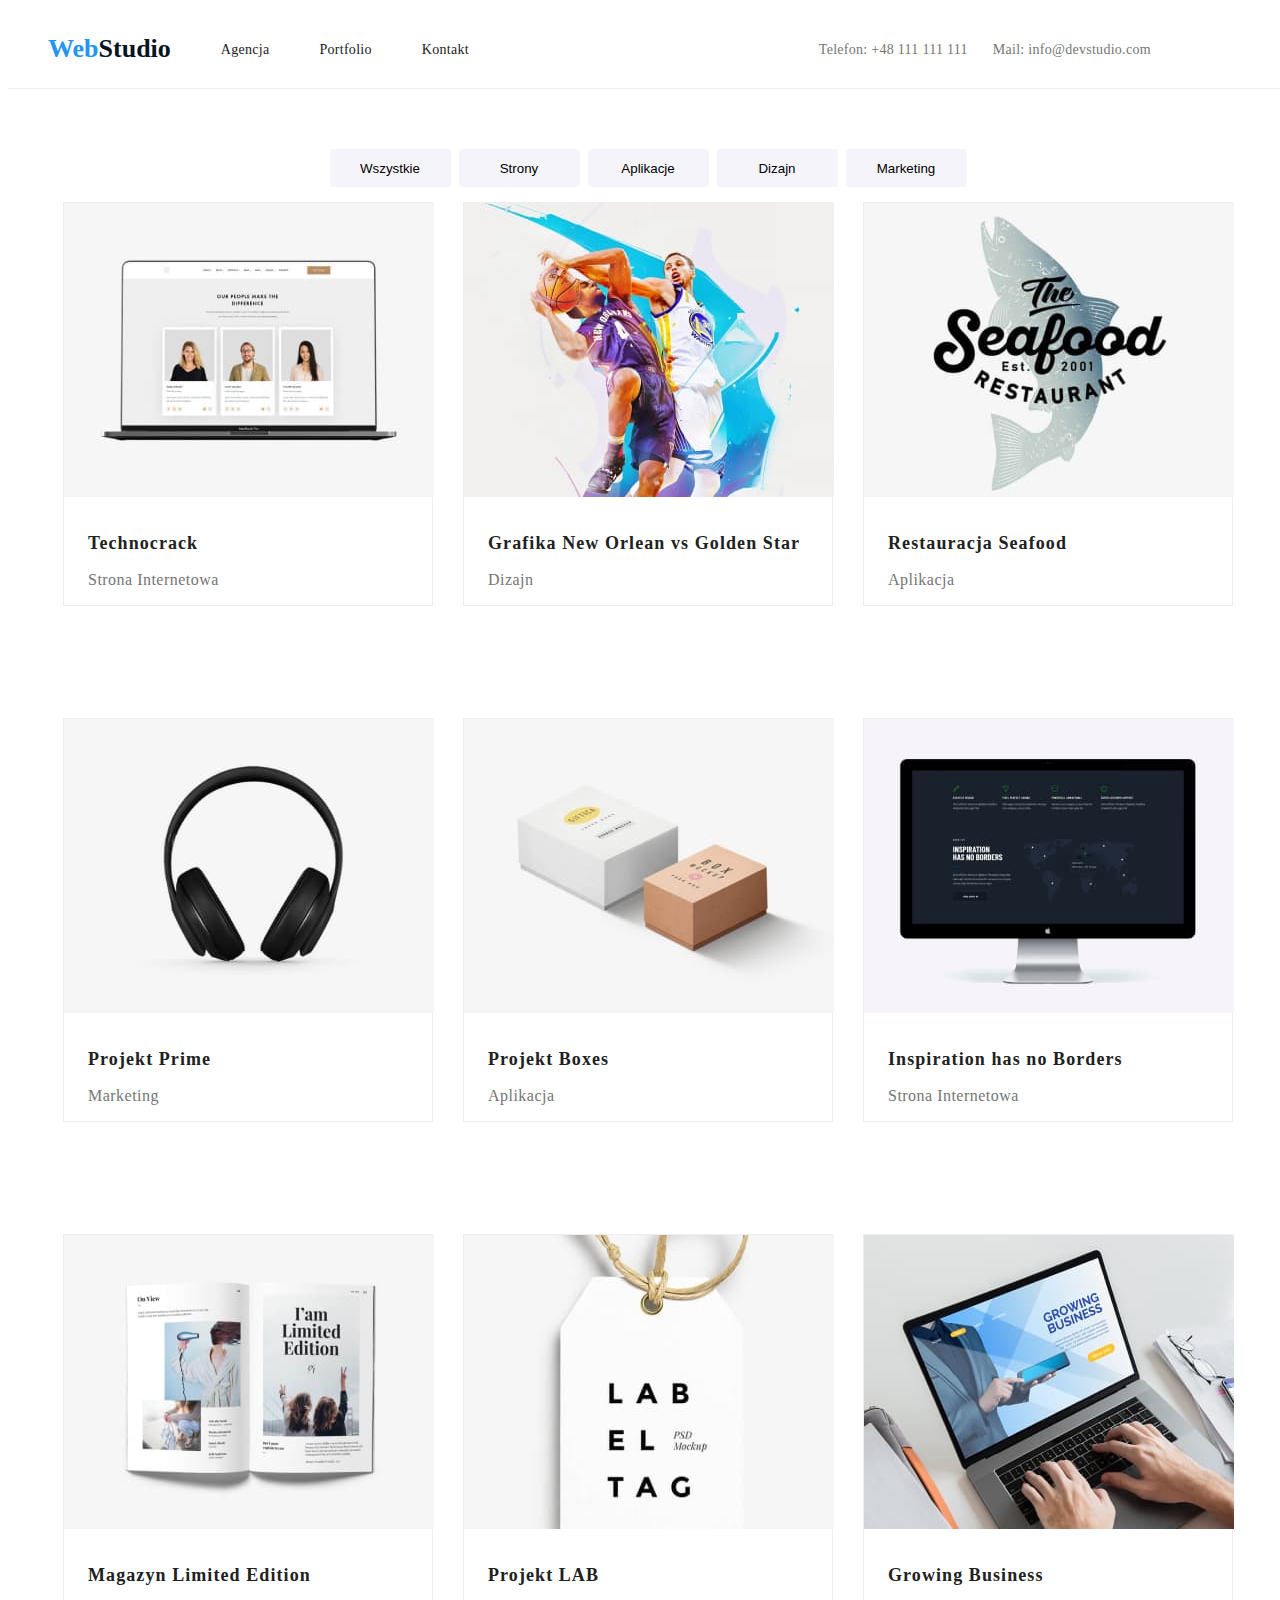
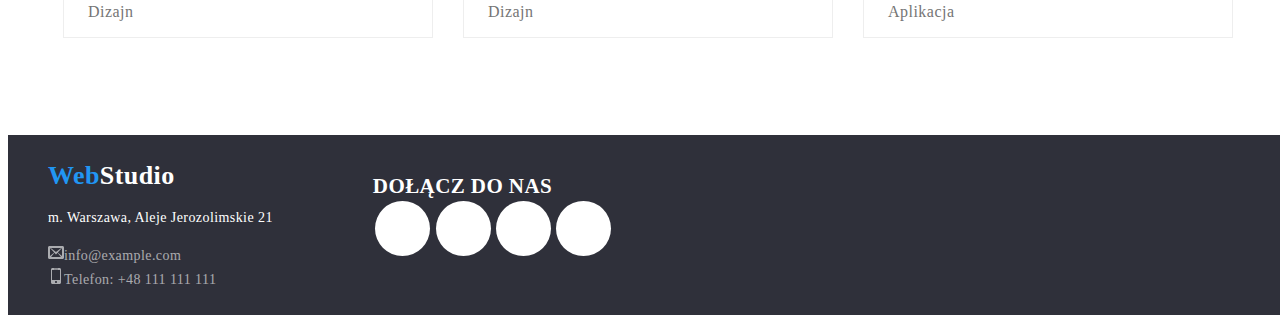
==== commit 53038610: "rework" ====
--- a/portfolio.html
+++ b/portfolio.html
@@ -138,58 +138,59 @@
 </ul>
 </div>
 </main>
-<footer class="footer-portfolio">
-  <div class="container">
-  <div href="index.html" class="footer-logo"><a class="logo">Web<a class="logo-sta">Studio</a></a></div>
-  <address class="adress">
-    <section>
-      <p class="company-adress">m. Warszawa, Aleje Jerozolimskie 21</p>
-      <a href="mailto:info@example.com" class="footer-mail">
-        <svg class="icon icon-envelop">
-          <use xlink:href="#icon-envelop"></use>
-        </svg>info@example.com</a><br>
-      <a href="tel:+48111111111" class="footer-tel">
-        <svg class="icon icon-mobile">
-          <use xlink:href="#icon-mobile"></use>
-        </svg>Telefon: +48 111 111 111</a>
-    </section>
-
-    <section class="join-us-section">
-      <h2 class="join-us">DOŁĄCZ DO NAS</h2>
-      <ul class="social-icons">
-        <li class="social-icons-list">
-          <button class="social-button footer-icon-color">
-            <svg class="social-icon footer-icon-paint">
-              <use xlink:href="#icon-instagram"></use>
-            </svg>
-          </button>
-        </li>
-        <li class="social-icons-list">
-          <button class="social-button footer-icon-color">
-            <svg class="social-icon footer-icon-paint">
-              <use xlink:href="#icon-youtube"></use>
-            </svg>
-          </button>
-        </li>
-        <li class="social-icons-list">
-          <button class="social-button footer-icon-color">
-            <svg class="social-icon footer-icon-paint">
-              <use xlink:href="#icon-facebook"></use>
-            </svg>
-          </button>
-        </li>
-        <li class="social-icons-list">
-          <button class="social-button footer-icon-color">
-            <svg class="social-icon footer-icon-paint">
-              <use xlink:href="#icon-linkedin2"></use>
-            </svg>
-          </button>
-        </li>
-      </ul>
-    </section>
-  </address>
-  </div>
-</footer>
+  <footer class="footer">
+    <div class="container">
+      <address class="adress start">
+        <section>
+          <div href="index.html" class="footer-logo"><a class="logo">Web<a class="logo-sta">Studio</a></a></div>
+  
+          <p class="company-adress">m. Warszawa, Aleje Jerozolimskie 21</p>
+          <a href="mailto:info@example.com" class="footer-mail">
+            <svg class="icon icon-envelop">
+              <use xlink:href="#icon-envelop"></use>
+            </svg>info@example.com</a><br>
+          <a href="tel:+48111111111" class="footer-tel">
+            <svg class="icon icon-mobile">
+              <use xlink:href="#icon-mobile"></use>
+            </svg>Telefon: +48 111 111 111</a>
+        </section>
+  
+        <section class="join-us-section">
+          <h2 class="join-us">DOŁĄCZ DO NAS</h2>
+          <ul class="social-icons">
+            <li class="social-icons-list">
+              <button class="social-button footer-icon-color">
+                <svg class="social-icon footer-icon-paint">
+                  <use xlink:href="#icon-instagram"></use>
+                </svg>
+              </button>
+            </li>
+            <li class="social-icons-list">
+              <button class="social-button footer-icon-color">
+                <svg class="social-icon footer-icon-paint">
+                  <use xlink:href="#icon-youtube"></use>
+                </svg>
+              </button>
+            </li>
+            <li class="social-icons-list">
+              <button class="social-button footer-icon-color">
+                <svg class="social-icon footer-icon-paint">
+                  <use xlink:href="#icon-facebook"></use>
+                </svg>
+              </button>
+            </li>
+            <li class="social-icons-list">
+              <button class="social-button footer-icon-color">
+                <svg class="social-icon footer-icon-paint">
+                  <use xlink:href="#icon-linkedin2"></use>
+                </svg>
+              </button>
+            </li>
+          </ul>
+        </section>
+      </address>
+    </div>
+  </footer>
 </body>
 
 </html>--- a/css/styles.css
+++ b/css/styles.css
@@ -1,6 +1,6 @@
 body {
   width: 100%;
-  height: 2850px;
+  height: 2750px;
   background: #ffffff;
 }
 h1,
@@ -174,12 +174,13 @@
   justify-content: center;
 }
 .stats-section {
-  height: 200px;
+  height: 300px;
+  margin-top: 2em;
 }
 .stats-list {
   display: inline-block;
   width: 320px;
-  height: 100px;
+  height: 300px;
   list-style-type: none;
   padding: 25px;
 }
@@ -379,7 +380,7 @@
   font-weight: bold;
   font-size: 18px;
   line-height: 36px;
-  padding-left: 25px;
+  padding: 24px 24px 0 24px;
 
   letter-spacing: 0.06em;
 
@@ -391,8 +392,9 @@
   font-weight: normal;
   font-size: 16px;
   line-height: 30px;
-  padding-left: 25px;
+  padding: 0 24px 0 24px;
   letter-spacing: 0.03em;
+  margin: 4px 0 0 0;
 
   color: #757575;
 }
@@ -401,6 +403,11 @@
   padding: 0 15px;
   margin: 0 auto;
 }
+.start {
+  display: flex;
+  justify-content: start;
+  align-items: center;
+}
 .center {
   display: flex;
   justify-content: center;
@@ -417,7 +424,8 @@
 }
 .clients-title {
   align-content: center;
-  padding-top: 50px;
+  padding-top: 3em;
+  padding-bottom: 1em;
 
   font-family: Roboto;
   font-style: normal;
@@ -431,7 +439,6 @@
 }
 .clients {
   display: flex;
-  padding: 25px;
   align-content: center;
   justify-content: space-evenly;
 }
@@ -439,17 +446,24 @@
   list-style-type: none;
   width: 200px;
   height: 100px;
+  margin: 0.5em;
 }
 .client-item-svg {
   padding: 20px;
   width: 200px;
   height: 100px;
-  outline: 4px solid #afb1b8;
+  border: 1px solid #afb1b8;
+  box-sizing: border-box;
+  border-radius: 4px;
   fill: #afb1b8;
+
+  transition: fill 0.5s ease-out;
 }
 .client-item-svg:hover {
   fill: #2196f3;
-  outline: 4px solid #2196f3;
+  border: 1px solid #2196f3;
+  box-sizing: border-box;
+  border-radius: 4px;
 }
 .icon {
   display: inline-block;
@@ -462,14 +476,14 @@
 .social-icons {
   display: flex;
   justify-content: center;
-  height: 50px;
+  height: 55px;
   list-style-type: none;
 }
 .social-icon-list {
-  height: 100px;
+  margin: 1em;
 }
 .social-button {
-  margin: 5px;
+  margin: 0.2em;
   border: none;
   height: 55px;
   width: 55px;
@@ -491,9 +505,13 @@
 .join-us-section {
   padding-left: 100px;
 }
-.footer-icon-color {
+.footer-icon {
+  width: 44px;
+  height: 44px;
   background: rgba(255, 255, 255, 0.1);
 }
 .footer-icon-paint {
+  width: 20px;
+  height: 20px;
   fill: #ffffff;
 }
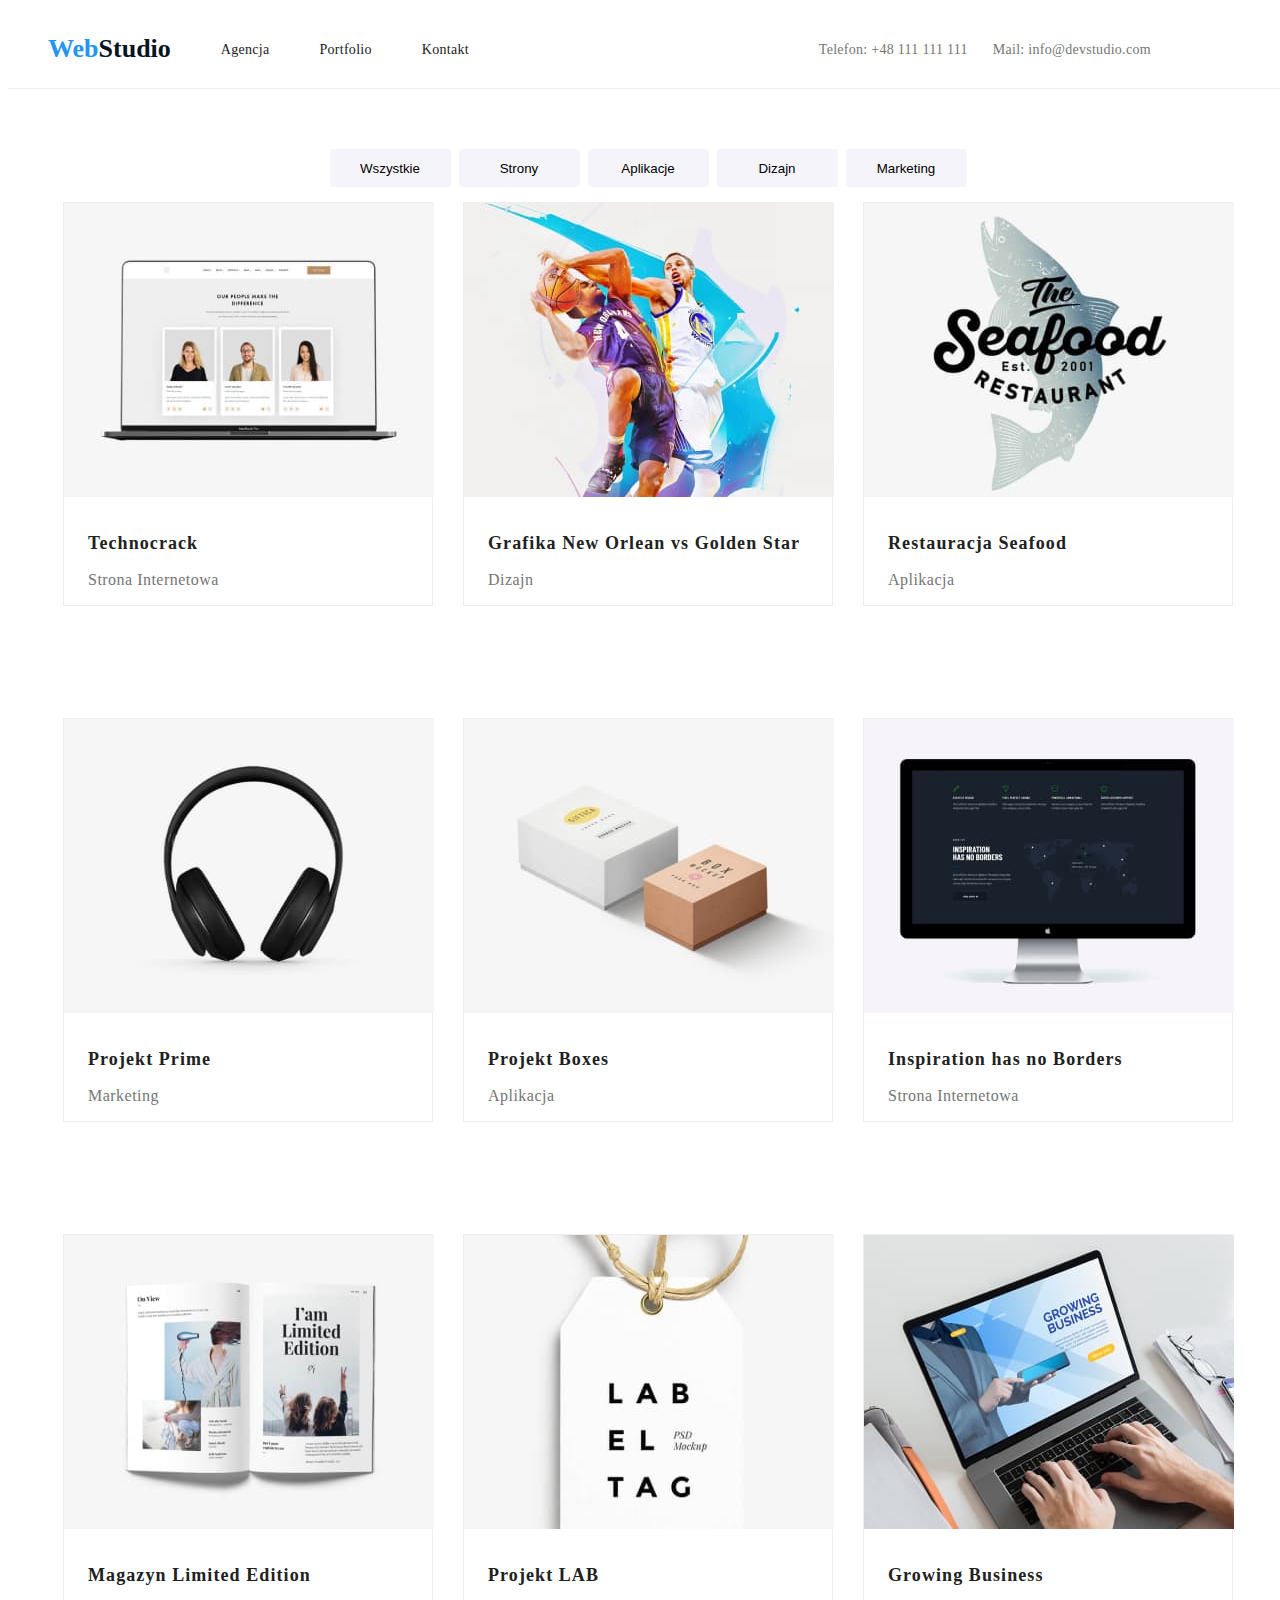
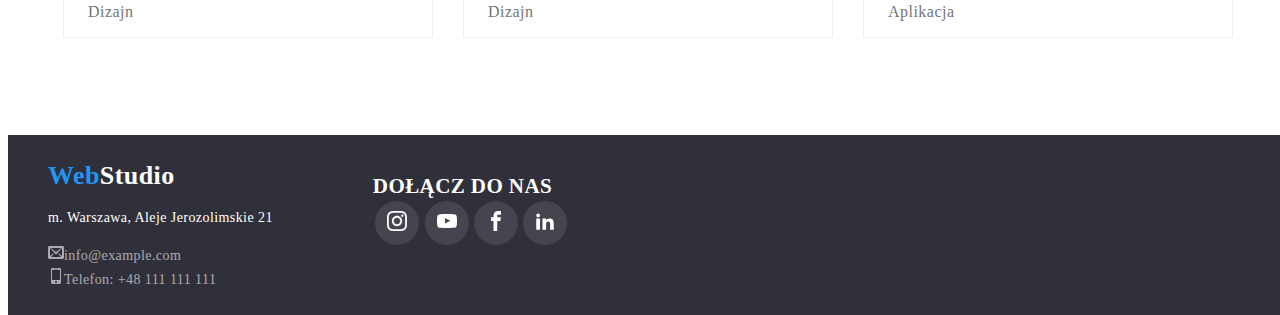
==== commit 79bb6fc5: "Update portfolio.html" ====
--- a/portfolio.html
+++ b/portfolio.html
@@ -159,28 +159,28 @@
           <h2 class="join-us">DOŁĄCZ DO NAS</h2>
           <ul class="social-icons">
             <li class="social-icons-list">
-              <button class="social-button footer-icon-color">
+              <button class="social-button footer-icon">
                 <svg class="social-icon footer-icon-paint">
                   <use xlink:href="#icon-instagram"></use>
                 </svg>
               </button>
             </li>
             <li class="social-icons-list">
-              <button class="social-button footer-icon-color">
+              <button class="social-button footer-icon">
                 <svg class="social-icon footer-icon-paint">
                   <use xlink:href="#icon-youtube"></use>
                 </svg>
               </button>
             </li>
             <li class="social-icons-list">
-              <button class="social-button footer-icon-color">
+              <button class="social-button footer-icon">
                 <svg class="social-icon footer-icon-paint">
                   <use xlink:href="#icon-facebook"></use>
                 </svg>
               </button>
             </li>
             <li class="social-icons-list">
-              <button class="social-button footer-icon-color">
+              <button class="social-button footer-icon">
                 <svg class="social-icon footer-icon-paint">
                   <use xlink:href="#icon-linkedin2"></use>
                 </svg>
